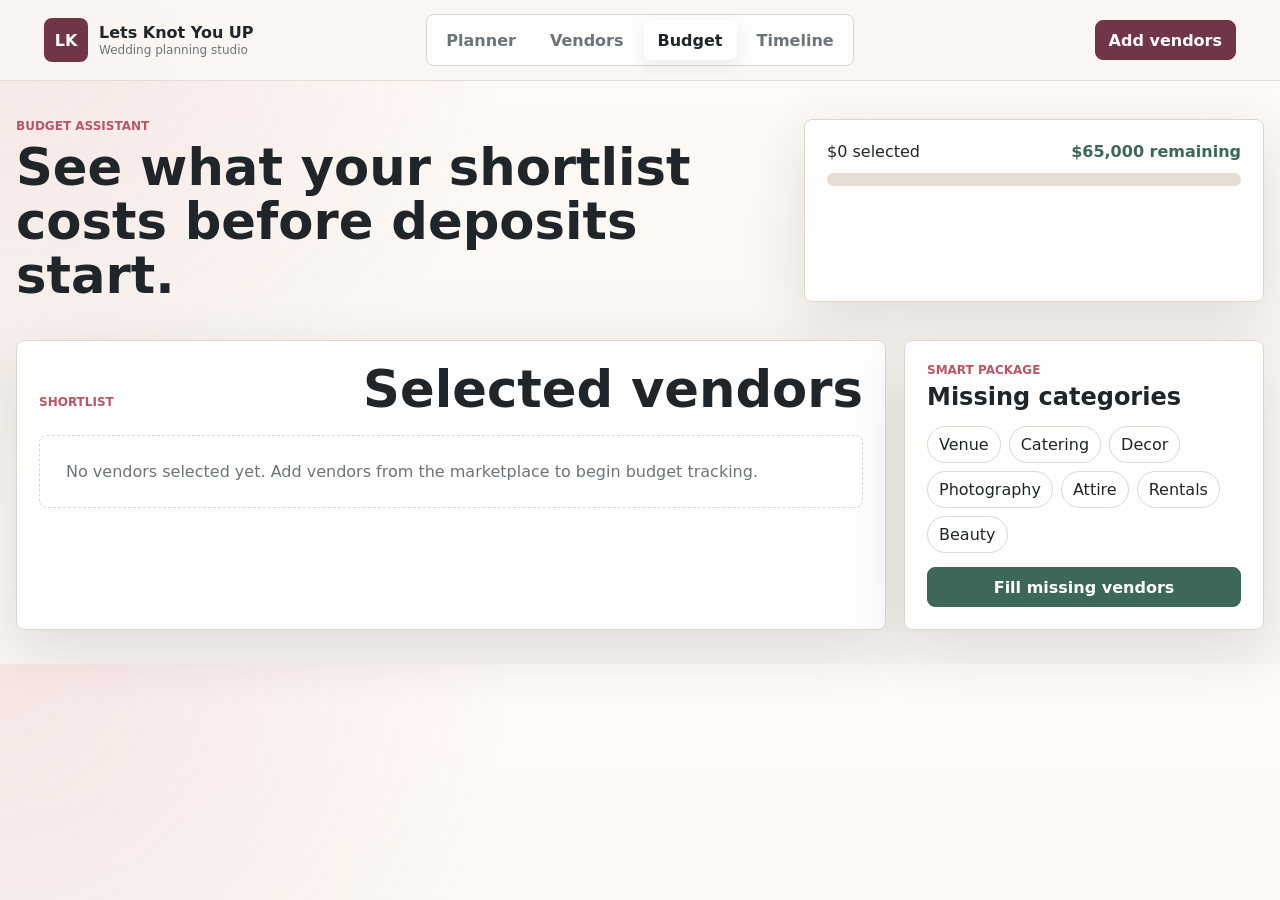
==== budget.html @ 34d9b548 "Initial wedding planning website" ====
<!doctype html>
<html lang="en">
  <head>
    <meta charset="utf-8">
    <meta name="viewport" content="width=device-width, initial-scale=1">
    <title>Budget | Lets Knot You UP</title>
    <link rel="stylesheet" href="styles.css">
  </head>
  <body data-page="budget">
    <header class="site-header">
      <a class="brand" href="index.html"><span class="brand-mark">LK</span><span><strong>Lets Knot You UP</strong><small>Wedding planning studio</small></span></a>
      <nav class="main-nav" aria-label="Primary">
        <a href="index.html">Planner</a>
        <a href="vendors.html">Vendors</a>
        <a class="active" href="budget.html">Budget</a>
        <a href="timeline.html">Timeline</a>
      </nav>
      <a class="nav-cta" href="vendors.html">Add vendors</a>
    </header>

    <main>
      <section class="budget-hero">
        <div>
          <p class="eyebrow">Budget assistant</p>
          <h1>See what your shortlist costs before deposits start.</h1>
        </div>
        <div class="budget-meter studio-panel">
          <div class="meter-copy"><span id="budgetUsed">$0 selected</span><strong id="budgetRemaining">$65,000 remaining</strong></div>
          <div class="meter"><span id="budgetBar"></span></div>
        </div>
      </section>

      <section class="budget-layout">
        <div class="studio-panel">
          <div class="panel-title">
            <p class="eyebrow">Shortlist</p>
            <h2>Selected vendors</h2>
          </div>
          <div class="budget-list" id="budgetList"></div>
        </div>
        <aside class="studio-panel">
          <p class="eyebrow">Smart package</p>
          <h2>Missing categories</h2>
          <div class="sidebar-list" id="missingCategories"></div>
          <button class="primary-button full-button" id="budgetPackageButton" type="button">Fill missing vendors</button>
        </aside>
      </section>
    </main>

    <script src="script.js"></script>
  </body>
</html>
---- styles.css ----
:root {
  --ink: #1f2528;
  --muted: #6c7479;
  --paper: #faf7f2;
  --surface: #ffffff;
  --soft: #f2ebe2;
  --line: #ded7ce;
  --rose: #b65768;
  --wine: #713548;
  --sage: #3d6758;
  --teal: #276f77;
  --gold: #b8883d;
  --blue: #365d86;
  --shadow: 0 20px 60px rgba(40, 33, 28, 0.13);
}

* {
  box-sizing: border-box;
}

body {
  margin: 0;
  background:
    radial-gradient(circle at top left, rgba(182, 87, 104, 0.12), transparent 32rem),
    linear-gradient(180deg, #fffaf6 0, var(--paper) 24rem);
  color: var(--ink);
  font-family: Inter, ui-sans-serif, system-ui, -apple-system, BlinkMacSystemFont, "Segoe UI", sans-serif;
}

button,
input,
select,
textarea {
  font: inherit;
}

button,
a {
  -webkit-tap-highlight-color: transparent;
}

button {
  cursor: pointer;
}

img {
  display: block;
  max-width: 100%;
}

.site-header {
  position: sticky;
  top: 0;
  z-index: 30;
  display: grid;
  grid-template-columns: minmax(210px, 1fr) auto minmax(140px, 1fr);
  align-items: center;
  gap: 18px;
  padding: 14px clamp(16px, 4vw, 44px);
  border-bottom: 1px solid rgba(222, 215, 206, 0.8);
  background: rgba(250, 247, 242, 0.9);
  backdrop-filter: blur(18px);
}

.brand {
  display: inline-flex;
  align-items: center;
  gap: 11px;
  width: fit-content;
  color: inherit;
  text-decoration: none;
}

.brand-mark {
  display: grid;
  width: 44px;
  height: 44px;
  place-items: center;
  border-radius: 8px;
  background: var(--wine);
  color: #fff;
  font-weight: 850;
}

.brand small {
  display: block;
  margin-top: 1px;
  color: var(--muted);
  font-size: 12px;
}

.main-nav {
  display: flex;
  gap: 6px;
  padding: 5px;
  border: 1px solid var(--line);
  border-radius: 8px;
  background: rgba(255, 255, 255, 0.72);
}

.main-nav a,
.nav-cta,
.primary-button,
.ghost-button,
.quick-prompts button,
.chip-button {
  display: inline-flex;
  align-items: center;
  justify-content: center;
  min-height: 40px;
  border-radius: 8px;
  border: 1px solid transparent;
  padding: 9px 13px;
  color: inherit;
  text-decoration: none;
  transition: transform 160ms ease, border-color 160ms ease, background 160ms ease;
}

.main-nav a {
  color: var(--muted);
  font-weight: 750;
}

.main-nav a.active,
.main-nav a:hover {
  background: var(--surface);
  color: var(--ink);
  box-shadow: 0 6px 18px rgba(40, 33, 28, 0.08);
}

.nav-cta {
  justify-self: end;
  border-color: var(--wine);
  background: var(--wine);
  color: white;
  font-weight: 800;
}

.primary-button {
  border-color: var(--sage);
  background: var(--sage);
  color: #fff;
  font-weight: 800;
}

.ghost-button,
.quick-prompts button,
.chip-button {
  border-color: var(--line);
  background: rgba(255, 255, 255, 0.86);
  color: var(--ink);
  font-weight: 750;
}

.nav-cta:hover,
.primary-button:hover,
.ghost-button:hover,
.quick-prompts button:hover,
.chip-button:hover {
  transform: translateY(-1px);
}

main {
  width: min(1440px, calc(100% - 32px));
  margin: 0 auto;
}

.eyebrow {
  margin: 0 0 8px;
  color: var(--rose);
  font-size: 12px;
  font-weight: 850;
  letter-spacing: 0;
  text-transform: uppercase;
}

h1,
h2,
h3,
p {
  overflow-wrap: anywhere;
}

h1,
h2,
h3 {
  margin: 0;
  line-height: 1.05;
}

.planner-hero {
  display: grid;
  grid-template-columns: minmax(320px, 0.9fr) minmax(360px, 1.1fr);
  gap: 22px;
  align-items: stretch;
  min-height: calc(100vh - 96px);
  padding: 28px 0 24px;
}

.hero-copy {
  display: flex;
  flex-direction: column;
  justify-content: center;
  gap: 22px;
  padding: clamp(24px, 5vw, 58px);
  border-radius: 8px;
  background: rgba(255, 255, 255, 0.76);
  border: 1px solid var(--line);
  box-shadow: var(--shadow);
}

.hero-copy h1 {
  max-width: 780px;
  font-size: clamp(42px, 6vw, 76px);
}

.hero-copy p:not(.eyebrow) {
  max-width: 680px;
  margin: 0;
  color: var(--muted);
  font-size: 18px;
  line-height: 1.55;
}

.hero-actions {
  display: flex;
  flex-wrap: wrap;
  gap: 10px;
}

.hero-media {
  position: relative;
  min-height: 560px;
  overflow: hidden;
  border-radius: 8px;
  border: 1px solid var(--line);
  box-shadow: var(--shadow);
  background: var(--ink);
}

.hero-media img {
  width: 100%;
  height: 100%;
  object-fit: cover;
}

.hero-stat,
.market-summary {
  display: grid;
  gap: 2px;
  border-radius: 8px;
  border: 1px solid rgba(255, 255, 255, 0.7);
  background: rgba(255, 255, 255, 0.9);
  box-shadow: var(--shadow);
}

.hero-stat {
  position: absolute;
  right: 18px;
  bottom: 18px;
  min-width: 150px;
  padding: 15px;
}

.hero-stat span,
.market-summary span,
.mini-stat span {
  color: var(--muted);
  font-size: 12px;
  font-weight: 850;
  text-transform: uppercase;
}

.hero-stat strong {
  color: var(--sage);
  font-size: 34px;
}

.planner-grid,
.budget-layout,
.vendor-page-grid {
  display: grid;
  grid-template-columns: minmax(320px, 0.8fr) minmax(0, 1.2fr);
  gap: 18px;
  padding: 18px 0 34px;
}

.studio-panel,
.filter-bar,
.vendor-card,
.recommendation-card,
.profile-card,
.timeline-card {
  border: 1px solid var(--line);
  border-radius: 8px;
  background: rgba(255, 255, 255, 0.9);
  box-shadow: var(--shadow);
}

.studio-panel {
  padding: 22px;
}

.panel-title,
.row-title,
.section-heading,
.market-header,
.budget-hero,
.timeline-hero {
  display: flex;
  align-items: end;
  justify-content: space-between;
  gap: 18px;
}

.panel-title,
.section-heading {
  margin-bottom: 18px;
}

.panel-title h2,
.section-heading h2,
.market-header h1,
.budget-hero h1,
.timeline-hero h1 {
  max-width: 820px;
  font-size: clamp(30px, 4vw, 52px);
}

.form-grid {
  display: grid;
  grid-template-columns: repeat(2, minmax(0, 1fr));
  gap: 12px;
}

label {
  display: grid;
  gap: 7px;
  color: var(--muted);
  font-size: 13px;
  font-weight: 800;
}

input,
select,
textarea {
  width: 100%;
  min-height: 44px;
  border: 1px solid var(--line);
  border-radius: 8px;
  background: #fff;
  color: var(--ink);
  padding: 10px 12px;
}

textarea {
  min-height: 168px;
  resize: vertical;
  line-height: 1.45;
}

.profile-panel {
  align-self: start;
}

.profile-panel .primary-button,
.full-button {
  width: 100%;
  margin-top: 14px;
}

.style-quiz,
.quick-prompts,
.sidebar-list,
.chip-row {
  display: flex;
  flex-wrap: wrap;
  gap: 8px;
}

.style-quiz {
  margin-top: 14px;
  padding-top: 14px;
  border-top: 1px solid var(--line);
}

.chip-button.active {
  border-color: var(--rose);
  background: #fff0f3;
  color: var(--wine);
}

.chat-panel {
  display: grid;
  grid-template-rows: auto minmax(280px, 1fr) auto auto;
  gap: 14px;
  min-height: 560px;
}

.pill {
  display: inline-flex;
  align-items: center;
  min-height: 30px;
  border-radius: 999px;
  padding: 6px 11px;
  background: #edf7f4;
  color: var(--sage);
  font-size: 12px;
  font-weight: 850;
}

.chat-log {
  display: flex;
  flex-direction: column;
  gap: 10px;
  overflow: auto;
  padding: 4px;
}

.message {
  max-width: 84%;
  border-radius: 8px;
  padding: 12px 13px;
  line-height: 1.48;
}

.message.user {
  align-self: flex-end;
  background: #e8f2f3;
}

.message.ai {
  align-self: flex-start;
  background: #f6efe6;
}

.chat-form {
  display: grid;
  grid-template-columns: 1fr auto;
  gap: 10px;
}

.page-section {
  padding: 22px 0 54px;
}

.recommendation-grid {
  display: grid;
  grid-template-columns: repeat(3, minmax(0, 1fr));
  gap: 16px;
}

.recommendation-card {
  overflow: hidden;
}

.recommendation-card img,
.vendor-card img {
  width: 100%;
  height: 220px;
  object-fit: cover;
}

.card-body {
  display: grid;
  gap: 11px;
  padding: 16px;
}

.card-kicker,
.price-line,
.profile-meta {
  display: flex;
  align-items: center;
  justify-content: space-between;
  gap: 10px;
}

.card-kicker span {
  color: var(--rose);
  font-size: 12px;
  font-weight: 850;
  text-transform: uppercase;
}

.match-score {
  color: var(--blue);
  font-weight: 850;
}

.card-body p,
.planner-sidebar p,
.timeline-card p,
.profile-copy {
  margin: 0;
  color: var(--muted);
  line-height: 1.5;
}

.market-header,
.budget-hero,
.timeline-hero {
  padding: 38px 0 20px;
}

.market-summary {
  min-width: 240px;
  padding: 16px;
}

.market-summary strong {
  color: var(--sage);
  font-size: 26px;
}

.filter-bar {
  display: grid;
  grid-template-columns: 180px 180px minmax(220px, 1fr) minmax(260px, 1.2fr);
  gap: 14px;
  align-items: end;
  padding: 16px;
}

.vendor-page-grid {
  grid-template-columns: minmax(0, 1fr) 320px;
}

.vendor-results {
  display: grid;
  grid-template-columns: repeat(3, minmax(0, 1fr));
  gap: 16px;
}

.vendor-card {
  overflow: hidden;
}

.vendor-card .primary-button,
.vendor-card .ghost-button {
  width: 100%;
}

.price-line strong {
  color: var(--sage);
}

.planner-sidebar {
  position: sticky;
  top: 92px;
  align-self: start;
}

.sidebar-list {
  margin-top: 16px;
}

.sidebar-list a,
.sidebar-list span {
  display: inline-flex;
  border: 1px solid var(--line);
  border-radius: 999px;
  background: #fff;
  padding: 8px 11px;
  color: var(--ink);
  text-decoration: none;
}

.profile-hero {
  display: grid;
  grid-template-columns: minmax(320px, 0.95fr) minmax(320px, 1.05fr);
  gap: 18px;
  padding: 32px 0 20px;
}

.profile-media {
  overflow: hidden;
  border-radius: 8px;
  border: 1px solid var(--line);
  box-shadow: var(--shadow);
}

.profile-media img {
  width: 100%;
  height: 100%;
  min-height: 520px;
  object-fit: cover;
}

.profile-card {
  display: grid;
  gap: 18px;
  padding: clamp(22px, 4vw, 42px);
}

.profile-card h1 {
  font-size: clamp(38px, 5vw, 68px);
}

.profile-actions {
  display: flex;
  flex-wrap: wrap;
  gap: 10px;
}

.stat-grid {
  display: grid;
  grid-template-columns: repeat(2, minmax(0, 1fr));
  gap: 10px;
}

.mini-stat {
  border: 1px solid var(--line);
  border-radius: 8px;
  padding: 13px;
  background: #fff;
}

.mini-stat strong {
  display: block;
  margin-top: 4px;
}

.profile-sections {
  display: grid;
  grid-template-columns: minmax(0, 1fr) minmax(320px, 460px);
  gap: 18px;
  padding-bottom: 48px;
}

.gallery {
  display: grid;
  grid-template-columns: repeat(3, 1fr);
  gap: 10px;
}

.gallery img {
  width: 100%;
  aspect-ratio: 1;
  border-radius: 8px;
  object-fit: cover;
}

.budget-hero {
  align-items: stretch;
}

.budget-meter {
  min-width: min(100%, 460px);
}

.meter-copy {
  display: flex;
  justify-content: space-between;
  gap: 12px;
  margin-bottom: 12px;
}

.meter {
  height: 13px;
  overflow: hidden;
  border-radius: 999px;
  background: #e6ded4;
}

.meter span {
  display: block;
  width: 0;
  height: 100%;
  background: linear-gradient(90deg, var(--sage), var(--gold), var(--rose));
}

.budget-layout {
  grid-template-columns: minmax(0, 1fr) 360px;
}

.budget-list {
  display: grid;
  gap: 12px;
}

.budget-row {
  display: grid;
  grid-template-columns: 72px minmax(0, 1fr) auto;
  gap: 14px;
  align-items: center;
  padding: 12px;
  border: 1px solid var(--line);
  border-radius: 8px;
  background: #fff;
}

.budget-row img {
  width: 72px;
  height: 72px;
  border-radius: 8px;
  object-fit: cover;
}

.timeline-board {
  display: grid;
  grid-template-columns: repeat(4, minmax(0, 1fr));
  gap: 14px;
  padding: 8px 0 54px;
}

.timeline-card {
  display: grid;
  gap: 12px;
  min-height: 190px;
  padding: 18px;
}

.timeline-card.done {
  border-color: rgba(61, 103, 88, 0.45);
  background: #f2f8f4;
}

.empty-state {
  padding: 26px;
  border: 1px dashed var(--line);
  border-radius: 8px;
  background: rgba(255, 255, 255, 0.72);
  color: var(--muted);
}

@media (max-width: 1180px) {
  .planner-hero,
  .planner-grid,
  .vendor-page-grid,
  .profile-hero,
  .profile-sections,
  .budget-layout,
  .budget-hero {
    grid-template-columns: 1fr;
  }

  .vendor-results,
  .recommendation-grid,
  .timeline-board {
    grid-template-columns: repeat(2, minmax(0, 1fr));
  }

  .planner-sidebar {
    position: static;
  }
}

@media (max-width: 820px) {
  .site-header {
    position: static;
    grid-template-columns: 1fr;
  }

  .main-nav {
    justify-content: space-between;
    overflow: auto;
  }

  .nav-cta {
    justify-self: stretch;
  }

  .planner-hero {
    min-height: auto;
  }

  .hero-media {
    min-height: 360px;
  }

  .filter-bar,
  .vendor-results,
  .recommendation-grid,
  .timeline-board,
  .form-grid,
  .stat-grid,
  .gallery {
    grid-template-columns: 1fr;
  }

  .chat-form,
  .budget-row {
    grid-template-columns: 1fr;
  }

  .budget-row img {
    width: 100%;
    height: 180px;
  }
}

@media (max-width: 520px) {
  main {
    width: min(100% - 20px, 1440px);
  }

  .hero-copy,
  .studio-panel,
  .profile-card {
    padding: 16px;
  }

  .hero-copy h1,
  .profile-card h1 {
    font-size: 38px;
  }

  .panel-title,
  .row-title,
  .section-heading,
  .market-header,
  .budget-hero {
    align-items: stretch;
    flex-direction: column;
  }
}
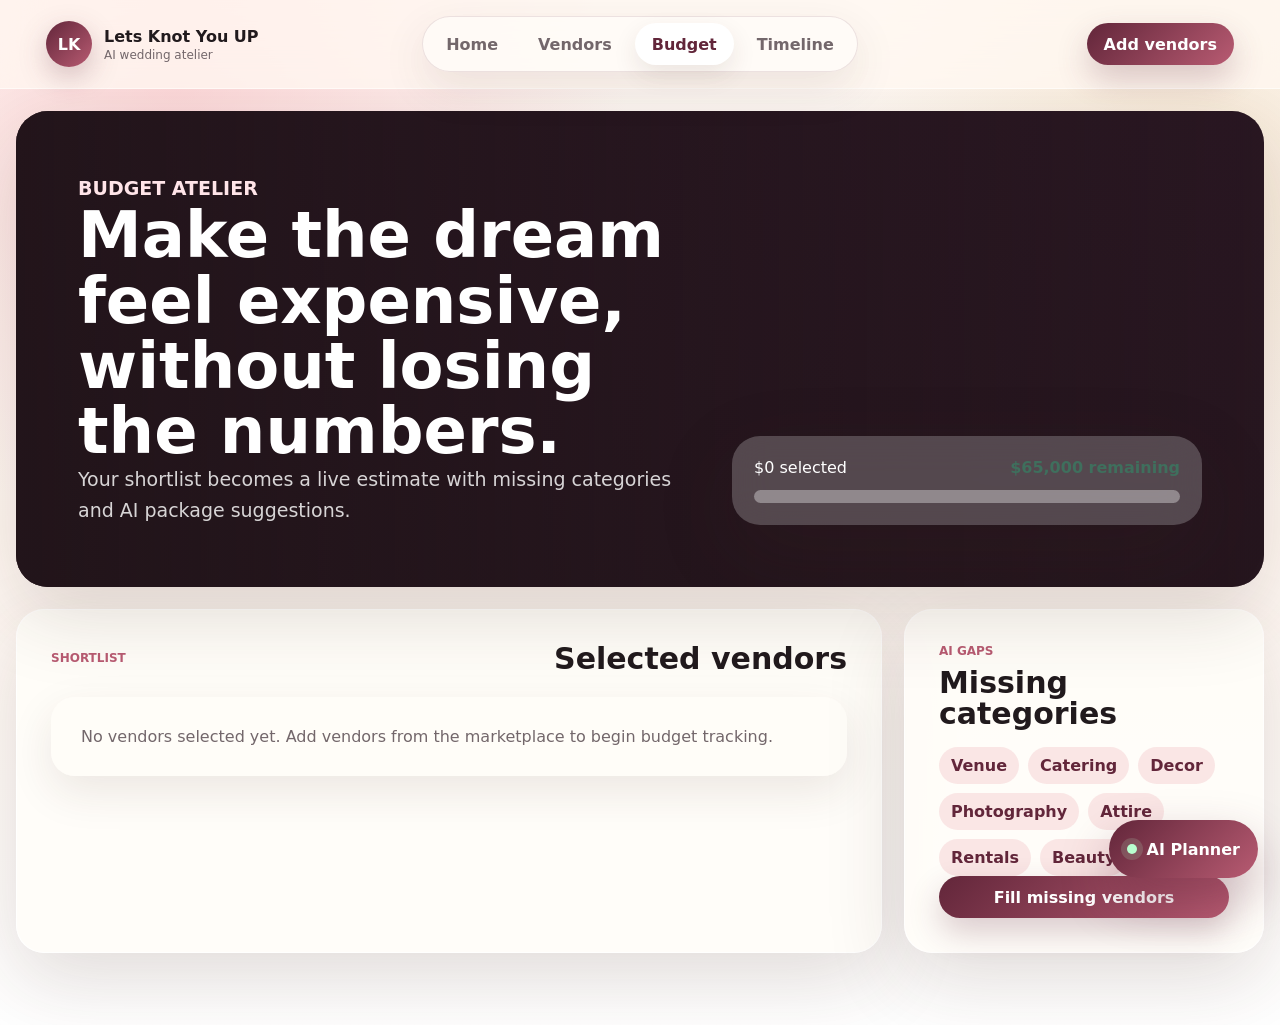
==== commit 66680a49: "Redesign wedding planner portfolio UI" ====
--- a/budget.html
+++ b/budget.html
@@ -8,9 +8,9 @@
   </head>
   <body data-page="budget">
     <header class="site-header">
-      <a class="brand" href="index.html"><span class="brand-mark">LK</span><span><strong>Lets Knot You UP</strong><small>Wedding planning studio</small></span></a>
+      <a class="brand" href="index.html"><span class="brand-mark">LK</span><span><strong>Lets Knot You UP</strong><small>AI wedding atelier</small></span></a>
       <nav class="main-nav" aria-label="Primary">
-        <a href="index.html">Planner</a>
+        <a href="index.html">Home</a>
         <a href="vendors.html">Vendors</a>
         <a class="active" href="budget.html">Budget</a>
         <a href="timeline.html">Timeline</a>
@@ -19,27 +19,28 @@
     </header>
 
     <main>
-      <section class="budget-hero">
+      <section class="page-hero budget-hero">
         <div>
-          <p class="eyebrow">Budget assistant</p>
-          <h1>See what your shortlist costs before deposits start.</h1>
+          <p class="eyebrow light">Budget atelier</p>
+          <h1>Make the dream feel expensive, without losing the numbers.</h1>
+          <p>Your shortlist becomes a live estimate with missing categories and AI package suggestions.</p>
         </div>
-        <div class="budget-meter studio-panel">
+        <div class="budget-meter">
           <div class="meter-copy"><span id="budgetUsed">$0 selected</span><strong id="budgetRemaining">$65,000 remaining</strong></div>
           <div class="meter"><span id="budgetBar"></span></div>
         </div>
       </section>
 
       <section class="budget-layout">
-        <div class="studio-panel">
-          <div class="panel-title">
+        <div class="content-card">
+          <div class="section-kicker compact">
             <p class="eyebrow">Shortlist</p>
             <h2>Selected vendors</h2>
           </div>
           <div class="budget-list" id="budgetList"></div>
         </div>
-        <aside class="studio-panel">
-          <p class="eyebrow">Smart package</p>
+        <aside class="sidebar-card">
+          <p class="eyebrow">AI gaps</p>
           <h2>Missing categories</h2>
           <div class="sidebar-list" id="missingCategories"></div>
           <button class="primary-button full-button" id="budgetPackageButton" type="button">Fill missing vendors</button>
@@ -47,6 +48,7 @@
       </section>
     </main>
 
+    <div id="aiChatMount"></div>
     <script src="script.js"></script>
   </body>
 </html>
--- a/styles.css
+++ b/styles.css
@@ -1,29 +1,36 @@
 :root {
-  --ink: #1f2528;
-  --muted: #6c7479;
-  --paper: #faf7f2;
-  --surface: #ffffff;
-  --soft: #f2ebe2;
-  --line: #ded7ce;
-  --rose: #b65768;
-  --wine: #713548;
-  --sage: #3d6758;
-  --teal: #276f77;
-  --gold: #b8883d;
-  --blue: #365d86;
-  --shadow: 0 20px 60px rgba(40, 33, 28, 0.13);
+  --ink: #211a1d;
+  --muted: #73676b;
+  --paper: #fff7f1;
+  --surface: #fffdf9;
+  --blush: #f8dfdf;
+  --rose: #b85b72;
+  --wine: #62263a;
+  --plum: #2b1724;
+  --sage: #3f6f5d;
+  --champagne: #d4a65a;
+  --blue: #3c5f82;
+  --line: rgba(98, 38, 58, 0.16);
+  --shadow: 0 26px 80px rgba(65, 35, 30, 0.16);
+  --soft-shadow: 0 16px 44px rgba(65, 35, 30, 0.1);
 }
 
 * {
   box-sizing: border-box;
 }
 
+html {
+  scroll-behavior: smooth;
+}
+
 body {
   margin: 0;
+  min-height: 100vh;
+  color: var(--ink);
   background:
-    radial-gradient(circle at top left, rgba(182, 87, 104, 0.12), transparent 32rem),
-    linear-gradient(180deg, #fffaf6 0, var(--paper) 24rem);
-  color: var(--ink);
+    radial-gradient(circle at 14% 8%, rgba(248, 184, 190, 0.52), transparent 28rem),
+    radial-gradient(circle at 92% 16%, rgba(212, 166, 90, 0.2), transparent 22rem),
+    linear-gradient(180deg, #fffaf6 0%, var(--paper) 52%, #fff 100%);
   font-family: Inter, ui-sans-serif, system-ui, -apple-system, BlinkMacSystemFont, "Segoe UI", sans-serif;
 }
 
@@ -34,13 +41,12 @@
   font: inherit;
 }
 
-button,
-a {
-  -webkit-tap-highlight-color: transparent;
-}
-
 button {
   cursor: pointer;
+}
+
+a {
+  color: inherit;
 }
 
 img {
@@ -51,40 +57,40 @@
 .site-header {
   position: sticky;
   top: 0;
-  z-index: 30;
-  display: grid;
-  grid-template-columns: minmax(210px, 1fr) auto minmax(140px, 1fr);
+  z-index: 50;
+  display: grid;
+  grid-template-columns: minmax(210px, 1fr) auto minmax(150px, 1fr);
   align-items: center;
   gap: 18px;
-  padding: 14px clamp(16px, 4vw, 44px);
-  border-bottom: 1px solid rgba(222, 215, 206, 0.8);
-  background: rgba(250, 247, 242, 0.9);
-  backdrop-filter: blur(18px);
+  padding: 16px clamp(16px, 4vw, 46px);
+  border-bottom: 1px solid rgba(255, 255, 255, 0.58);
+  background: rgba(255, 247, 241, 0.76);
+  backdrop-filter: blur(22px);
 }
 
 .brand {
   display: inline-flex;
   align-items: center;
-  gap: 11px;
+  gap: 12px;
   width: fit-content;
-  color: inherit;
   text-decoration: none;
 }
 
 .brand-mark {
   display: grid;
-  width: 44px;
-  height: 44px;
+  width: 46px;
+  height: 46px;
   place-items: center;
-  border-radius: 8px;
-  background: var(--wine);
-  color: #fff;
-  font-weight: 850;
+  border-radius: 50%;
+  color: white;
+  background: linear-gradient(135deg, var(--wine), var(--rose));
+  box-shadow: 0 10px 28px rgba(98, 38, 58, 0.26);
+  font-weight: 900;
 }
 
 .brand small {
   display: block;
-  margin-top: 1px;
+  margin-top: 2px;
   color: var(--muted);
   font-size: 12px;
 }
@@ -92,86 +98,91 @@
 .main-nav {
   display: flex;
   gap: 6px;
-  padding: 5px;
-  border: 1px solid var(--line);
-  border-radius: 8px;
-  background: rgba(255, 255, 255, 0.72);
+  padding: 6px;
+  border: 1px solid rgba(98, 38, 58, 0.12);
+  border-radius: 999px;
+  background: rgba(255, 253, 249, 0.72);
+  box-shadow: var(--soft-shadow);
 }
 
 .main-nav a,
 .nav-cta,
 .primary-button,
+.glass-button,
 .ghost-button,
+.chip-button,
 .quick-prompts button,
-.chip-button {
+.chat-launcher {
   display: inline-flex;
   align-items: center;
   justify-content: center;
-  min-height: 40px;
-  border-radius: 8px;
-  border: 1px solid transparent;
-  padding: 9px 13px;
-  color: inherit;
+  min-height: 42px;
+  border: 0;
+  border-radius: 999px;
+  padding: 10px 17px;
   text-decoration: none;
-  transition: transform 160ms ease, border-color 160ms ease, background 160ms ease;
+  font-weight: 850;
+  transition: transform 180ms ease, box-shadow 180ms ease, background 180ms ease;
 }
 
 .main-nav a {
   color: var(--muted);
-  font-weight: 750;
 }
 
 .main-nav a.active,
 .main-nav a:hover {
-  background: var(--surface);
-  color: var(--ink);
-  box-shadow: 0 6px 18px rgba(40, 33, 28, 0.08);
+  color: var(--wine);
+  background: white;
+  box-shadow: 0 10px 24px rgba(65, 35, 30, 0.1);
+}
+
+.nav-cta,
+.primary-button {
+  color: white;
+  background: linear-gradient(135deg, var(--wine), var(--rose));
+  box-shadow: 0 14px 32px rgba(98, 38, 58, 0.24);
 }
 
 .nav-cta {
   justify-self: end;
-  border-color: var(--wine);
-  background: var(--wine);
-  color: white;
-  font-weight: 800;
-}
-
-.primary-button {
-  border-color: var(--sage);
-  background: var(--sage);
-  color: #fff;
-  font-weight: 800;
-}
-
+}
+
+.glass-button,
 .ghost-button,
-.quick-prompts button,
-.chip-button {
-  border-color: var(--line);
-  background: rgba(255, 255, 255, 0.86);
-  color: var(--ink);
-  font-weight: 750;
-}
-
+.chip-button,
+.quick-prompts button {
+  color: var(--wine);
+  background: rgba(255, 255, 255, 0.78);
+  border: 1px solid rgba(255, 255, 255, 0.54);
+  box-shadow: 0 12px 28px rgba(65, 35, 30, 0.1);
+}
+
+.primary-button:hover,
 .nav-cta:hover,
-.primary-button:hover,
+.glass-button:hover,
 .ghost-button:hover,
+.chip-button:hover,
 .quick-prompts button:hover,
-.chip-button:hover {
-  transform: translateY(-1px);
+.chat-launcher:hover {
+  transform: translateY(-2px);
 }
 
 main {
-  width: min(1440px, calc(100% - 32px));
+  width: min(1460px, calc(100% - 32px));
   margin: 0 auto;
 }
 
 .eyebrow {
-  margin: 0 0 8px;
+  margin: 0 0 10px;
   color: var(--rose);
   font-size: 12px;
-  font-weight: 850;
+  font-weight: 900;
   letter-spacing: 0;
   text-transform: uppercase;
+}
+
+.eyebrow.light {
+  color: #ffe4e8;
 }
 
 h1,
@@ -185,562 +196,751 @@
 h2,
 h3 {
   margin: 0;
-  line-height: 1.05;
-}
-
-.planner-hero {
-  display: grid;
-  grid-template-columns: minmax(320px, 0.9fr) minmax(360px, 1.1fr);
-  gap: 22px;
-  align-items: stretch;
-  min-height: calc(100vh - 96px);
-  padding: 28px 0 24px;
-}
-
-.hero-copy {
+  line-height: 1.02;
+  letter-spacing: 0;
+}
+
+.showcase-hero {
+  position: relative;
+  min-height: calc(100vh - 86px);
+  overflow: hidden;
+  border-radius: 0 0 28px 28px;
+  isolation: isolate;
+}
+
+.hero-bg {
+  position: absolute;
+  inset: 0;
+  z-index: -2;
+}
+
+.hero-bg img {
+  width: 100%;
+  height: 100%;
+  object-fit: cover;
+}
+
+.showcase-hero::after,
+.page-hero::after {
+  content: "";
+  position: absolute;
+  inset: 0;
+  z-index: -1;
+  background:
+    linear-gradient(90deg, rgba(33, 20, 25, 0.82), rgba(33, 20, 25, 0.42) 48%, rgba(33, 20, 25, 0.1)),
+    linear-gradient(180deg, rgba(33, 20, 25, 0.18), rgba(33, 20, 25, 0.54));
+}
+
+.hero-content {
   display: flex;
+  min-height: calc(100vh - 86px);
   flex-direction: column;
   justify-content: center;
-  gap: 22px;
-  padding: clamp(24px, 5vw, 58px);
-  border-radius: 8px;
-  background: rgba(255, 255, 255, 0.76);
-  border: 1px solid var(--line);
-  box-shadow: var(--shadow);
-}
-
-.hero-copy h1 {
-  max-width: 780px;
-  font-size: clamp(42px, 6vw, 76px);
-}
-
-.hero-copy p:not(.eyebrow) {
-  max-width: 680px;
+  gap: 24px;
+  max-width: 880px;
+  padding: clamp(42px, 8vw, 110px);
+  color: white;
+}
+
+.hero-content h1 {
+  font-size: clamp(46px, 7vw, 96px);
+}
+
+.hero-content p:not(.eyebrow),
+.page-hero p {
+  max-width: 660px;
   margin: 0;
-  color: var(--muted);
-  font-size: 18px;
-  line-height: 1.55;
+  color: rgba(255, 255, 255, 0.82);
+  font-size: 19px;
+  line-height: 1.6;
 }
 
 .hero-actions {
   display: flex;
   flex-wrap: wrap;
-  gap: 10px;
-}
-
-.hero-media {
-  position: relative;
-  min-height: 560px;
+  gap: 12px;
+}
+
+.hero-floating-card {
+  position: absolute;
+  right: clamp(18px, 5vw, 72px);
+  bottom: clamp(18px, 5vw, 58px);
+  width: min(320px, calc(100% - 36px));
+  padding: 22px;
+  border: 1px solid rgba(255, 255, 255, 0.42);
+  border-radius: 24px;
+  color: white;
+  background: rgba(255, 255, 255, 0.16);
+  backdrop-filter: blur(18px);
+  box-shadow: var(--shadow);
+}
+
+.hero-floating-card span {
+  font-size: 12px;
+  font-weight: 900;
+  text-transform: uppercase;
+}
+
+.hero-floating-card strong {
+  display: block;
+  margin: 4px 0;
+  font-size: 52px;
+}
+
+.hero-floating-card p {
+  margin: 0;
+  color: rgba(255, 255, 255, 0.78);
+  line-height: 1.45;
+}
+
+.portfolio-strip {
+  display: grid;
+  grid-template-columns: repeat(3, minmax(0, 1fr));
+  gap: 1px;
   overflow: hidden;
-  border-radius: 8px;
-  border: 1px solid var(--line);
+  margin: -34px auto 64px;
+  border-radius: 26px;
+  background: var(--line);
   box-shadow: var(--shadow);
-  background: var(--ink);
-}
-
-.hero-media img {
-  width: 100%;
-  height: 100%;
-  object-fit: cover;
-}
-
-.hero-stat,
-.market-summary {
-  display: grid;
-  gap: 2px;
-  border-radius: 8px;
-  border: 1px solid rgba(255, 255, 255, 0.7);
-  background: rgba(255, 255, 255, 0.9);
-  box-shadow: var(--shadow);
-}
-
-.hero-stat {
-  position: absolute;
-  right: 18px;
-  bottom: 18px;
-  min-width: 150px;
-  padding: 15px;
-}
-
-.hero-stat span,
-.market-summary span,
-.mini-stat span {
+}
+
+.portfolio-strip article {
+  min-height: 210px;
+  padding: 30px;
+  background: rgba(255, 253, 249, 0.94);
+}
+
+.portfolio-strip span {
+  color: var(--champagne);
+  font-size: 13px;
+  font-weight: 900;
+}
+
+.portfolio-strip h2 {
+  margin-top: 22px;
+  font-size: 30px;
+}
+
+.portfolio-strip p,
+.card-body p,
+.profile-copy,
+.timeline-card p,
+.sidebar-card p:not(.eyebrow) {
   color: var(--muted);
-  font-size: 12px;
-  font-weight: 850;
-  text-transform: uppercase;
-}
-
-.hero-stat strong {
-  color: var(--sage);
-  font-size: 34px;
-}
-
-.planner-grid,
-.budget-layout,
-.vendor-page-grid {
-  display: grid;
-  grid-template-columns: minmax(320px, 0.8fr) minmax(0, 1.2fr);
-  gap: 18px;
-  padding: 18px 0 34px;
-}
-
-.studio-panel,
-.filter-bar,
-.vendor-card,
-.recommendation-card,
-.profile-card,
-.timeline-card {
-  border: 1px solid var(--line);
-  border-radius: 8px;
-  background: rgba(255, 255, 255, 0.9);
-  box-shadow: var(--shadow);
-}
-
-.studio-panel {
-  padding: 22px;
-}
-
-.panel-title,
-.row-title,
-.section-heading,
-.market-header,
-.budget-hero,
-.timeline-hero {
+  line-height: 1.55;
+}
+
+.planner-studio,
+.page-section {
+  padding: 34px 0 76px;
+}
+
+.section-kicker {
   display: flex;
   align-items: end;
   justify-content: space-between;
-  gap: 18px;
-}
-
-.panel-title,
-.section-heading {
-  margin-bottom: 18px;
-}
-
-.panel-title h2,
-.section-heading h2,
-.market-header h1,
-.budget-hero h1,
-.timeline-hero h1 {
-  max-width: 820px;
-  font-size: clamp(30px, 4vw, 52px);
+  gap: 20px;
+  margin-bottom: 22px;
+}
+
+.section-kicker h2,
+.page-hero h1 {
+  max-width: 860px;
+  font-size: clamp(36px, 5vw, 68px);
+}
+
+.studio-layout {
+  display: grid;
+  grid-template-columns: minmax(320px, 0.88fr) minmax(420px, 1.12fr);
+  gap: 22px;
+  align-items: stretch;
+}
+
+.profile-card,
+.content-card,
+.sidebar-card,
+.vendor-card,
+.recommendation-card,
+.timeline-card {
+  border: 1px solid rgba(255, 255, 255, 0.74);
+  border-radius: 28px;
+  background: rgba(255, 253, 249, 0.9);
+  box-shadow: var(--shadow);
+}
+
+.profile-card,
+.content-card,
+.sidebar-card {
+  padding: clamp(20px, 3vw, 34px);
+}
+
+.profile-card {
+  display: grid;
+  gap: 20px;
+}
+
+.profile-card h3,
+.sidebar-card h2,
+.content-card h2 {
+  font-size: 30px;
 }
 
 .form-grid {
   display: grid;
   grid-template-columns: repeat(2, minmax(0, 1fr));
-  gap: 12px;
+  gap: 13px;
+}
+
+.wide-field {
+  grid-column: 1 / -1;
 }
 
 label {
   display: grid;
-  gap: 7px;
+  gap: 8px;
   color: var(--muted);
   font-size: 13px;
-  font-weight: 800;
+  font-weight: 850;
 }
 
 input,
 select,
 textarea {
   width: 100%;
-  min-height: 44px;
+  min-height: 48px;
   border: 1px solid var(--line);
-  border-radius: 8px;
-  background: #fff;
+  border-radius: 16px;
+  background: rgba(255, 255, 255, 0.82);
   color: var(--ink);
-  padding: 10px 12px;
+  padding: 12px 14px;
+  outline: none;
+}
+
+input:focus,
+select:focus,
+textarea:focus {
+  border-color: rgba(184, 91, 114, 0.58);
+  box-shadow: 0 0 0 4px rgba(184, 91, 114, 0.1);
 }
 
 textarea {
-  min-height: 168px;
+  min-height: 190px;
   resize: vertical;
-  line-height: 1.45;
-}
-
-.profile-panel {
-  align-self: start;
-}
-
-.profile-panel .primary-button,
+  line-height: 1.5;
+}
+
 .full-button {
   width: 100%;
-  margin-top: 14px;
 }
 
 .style-quiz,
-.quick-prompts,
+.chip-row,
 .sidebar-list,
-.chip-row {
+.quick-prompts {
   display: flex;
   flex-wrap: wrap;
-  gap: 8px;
-}
-
-.style-quiz {
-  margin-top: 14px;
-  padding-top: 14px;
-  border-top: 1px solid var(--line);
+  gap: 9px;
 }
 
 .chip-button.active {
-  border-color: var(--rose);
-  background: #fff0f3;
-  color: var(--wine);
-}
-
-.chat-panel {
-  display: grid;
-  grid-template-rows: auto minmax(280px, 1fr) auto auto;
+  color: white;
+  background: linear-gradient(135deg, var(--wine), var(--rose));
+}
+
+.moodboard {
+  display: grid;
+  grid-template-columns: 1.2fr 0.8fr;
+  grid-template-rows: 1fr 1fr;
   gap: 14px;
-  min-height: 560px;
+}
+
+.moodboard img {
+  width: 100%;
+  height: 100%;
+  min-height: 220px;
+  border-radius: 28px;
+  object-fit: cover;
+  box-shadow: var(--shadow);
+}
+
+.mood-main {
+  grid-row: 1 / -1;
+}
+
+.recommendation-grid {
+  display: grid;
+  grid-template-columns: repeat(3, minmax(0, 1fr));
+  gap: 18px;
+}
+
+.recommendation-card,
+.vendor-card {
+  overflow: hidden;
+}
+
+.recommendation-card img,
+.vendor-card img {
+  width: 100%;
+  height: 255px;
+  object-fit: cover;
+}
+
+.card-body {
+  display: grid;
+  gap: 13px;
+  padding: 19px;
+}
+
+.card-kicker,
+.price-line,
+.profile-meta,
+.meter-copy {
+  display: flex;
+  align-items: center;
+  justify-content: space-between;
+  gap: 12px;
+}
+
+.card-kicker span {
+  color: var(--rose);
+  font-size: 12px;
+  font-weight: 900;
+  text-transform: uppercase;
+}
+
+.match-score,
+.price-line strong {
+  color: var(--sage);
+  font-weight: 900;
 }
 
 .pill {
   display: inline-flex;
   align-items: center;
-  min-height: 30px;
+  min-height: 31px;
   border-radius: 999px;
-  padding: 6px 11px;
-  background: #edf7f4;
-  color: var(--sage);
+  padding: 7px 11px;
+  color: var(--wine);
+  background: rgba(248, 223, 223, 0.76);
   font-size: 12px;
   font-weight: 850;
+}
+
+.page-hero {
+  position: relative;
+  isolation: isolate;
+  display: flex;
+  align-items: end;
+  justify-content: space-between;
+  gap: 22px;
+  min-height: 390px;
+  overflow: hidden;
+  margin-top: 22px;
+  padding: clamp(28px, 5vw, 62px);
+  border-radius: 32px;
+  color: white;
+  background: var(--plum);
+  box-shadow: var(--shadow);
+}
+
+.vendors-hero {
+  background-image: url("https://images.unsplash.com/photo-1520854221256-17451cc331bf?auto=format&fit=crop&w=1800&q=85");
+  background-size: cover;
+  background-position: center;
+}
+
+.budget-hero {
+  background-image: url("https://images.unsplash.com/photo-1511285560929-80b456fea0bc?auto=format&fit=crop&w=1800&q=85");
+  background-size: cover;
+  background-position: center;
+}
+
+.timeline-hero {
+  background-image: url("https://images.unsplash.com/photo-1511795409834-ef04bbd61622?auto=format&fit=crop&w=1800&q=85");
+  background-size: cover;
+  background-position: center;
+}
+
+.filter-bar {
+  display: grid;
+  grid-template-columns: 180px 180px minmax(220px, 1fr) minmax(260px, 1.1fr);
+  gap: 14px;
+  align-items: end;
+  margin: 22px 0;
+  padding: 18px;
+  border: 1px solid rgba(255, 255, 255, 0.72);
+  border-radius: 26px;
+  background: rgba(255, 253, 249, 0.88);
+  box-shadow: var(--soft-shadow);
+}
+
+.vendor-page-grid {
+  display: grid;
+  grid-template-columns: minmax(0, 1fr) 330px;
+  gap: 22px;
+  align-items: start;
+  padding-bottom: 70px;
+}
+
+.vendor-results {
+  display: grid;
+  grid-template-columns: repeat(3, minmax(0, 1fr));
+  gap: 18px;
+}
+
+.atelier-sidebar {
+  position: sticky;
+  top: 98px;
+  display: grid;
+  gap: 16px;
+}
+
+#marketSummary,
+.sidebar-card {
+  border: 1px solid rgba(255, 255, 255, 0.72);
+  border-radius: 28px;
+  background: rgba(255, 253, 249, 0.9);
+  box-shadow: var(--shadow);
+}
+
+#marketSummary {
+  padding: 22px;
+}
+
+#marketSummary span {
+  display: block;
+  color: var(--muted);
+  font-size: 13px;
+  font-weight: 850;
+}
+
+#marketSummary strong {
+  display: block;
+  color: var(--wine);
+  font-size: 42px;
+}
+
+.sidebar-list {
+  margin-top: 18px;
+}
+
+.sidebar-list a,
+.sidebar-list span {
+  display: inline-flex;
+  border-radius: 999px;
+  padding: 9px 12px;
+  color: var(--wine);
+  background: rgba(248, 223, 223, 0.74);
+  text-decoration: none;
+  font-weight: 800;
+}
+
+.profile-hero {
+  display: grid;
+  grid-template-columns: minmax(320px, 0.95fr) minmax(340px, 1.05fr);
+  gap: 22px;
+  padding: 32px 0 22px;
+}
+
+.profile-media {
+  overflow: hidden;
+  border-radius: 32px;
+  box-shadow: var(--shadow);
+}
+
+.profile-media img {
+  width: 100%;
+  height: 100%;
+  min-height: 580px;
+  object-fit: cover;
+}
+
+.profile-detail-card {
+  display: grid;
+  gap: 20px;
+  padding: clamp(24px, 4vw, 48px);
+  border-radius: 32px;
+  background: rgba(255, 253, 249, 0.92);
+  box-shadow: var(--shadow);
+}
+
+.profile-detail-card h1 {
+  font-size: clamp(42px, 6vw, 82px);
+}
+
+.stat-grid {
+  display: grid;
+  grid-template-columns: repeat(2, minmax(0, 1fr));
+  gap: 12px;
+}
+
+.mini-stat {
+  padding: 15px;
+  border: 1px solid var(--line);
+  border-radius: 20px;
+  background: white;
+}
+
+.mini-stat span {
+  color: var(--muted);
+  font-size: 12px;
+  font-weight: 900;
+  text-transform: uppercase;
+}
+
+.mini-stat strong {
+  display: block;
+  margin-top: 5px;
+}
+
+.profile-actions {
+  display: flex;
+  flex-wrap: wrap;
+  gap: 10px;
+}
+
+.profile-sections {
+  display: grid;
+  grid-template-columns: minmax(0, 1fr) minmax(320px, 460px);
+  gap: 22px;
+  padding-bottom: 62px;
+}
+
+.gallery {
+  display: grid;
+  grid-template-columns: repeat(3, 1fr);
+  gap: 12px;
+}
+
+.gallery img {
+  width: 100%;
+  aspect-ratio: 1;
+  border-radius: 22px;
+  object-fit: cover;
+}
+
+.budget-meter {
+  min-width: min(100%, 470px);
+  padding: 22px;
+  border-radius: 28px;
+  background: rgba(255, 255, 255, 0.22);
+  backdrop-filter: blur(18px);
+  box-shadow: var(--shadow);
+}
+
+.meter-copy {
+  margin-bottom: 13px;
+  color: white;
+}
+
+.meter {
+  height: 13px;
+  overflow: hidden;
+  border-radius: 999px;
+  background: rgba(255, 255, 255, 0.35);
+}
+
+.meter span {
+  display: block;
+  width: 0;
+  height: 100%;
+  background: linear-gradient(90deg, #ffffff, var(--champagne), var(--rose));
+}
+
+.budget-layout {
+  display: grid;
+  grid-template-columns: minmax(0, 1fr) 360px;
+  gap: 22px;
+  padding: 22px 0 72px;
+}
+
+.budget-list {
+  display: grid;
+  gap: 14px;
+}
+
+.budget-row {
+  display: grid;
+  grid-template-columns: 88px minmax(0, 1fr) auto;
+  gap: 16px;
+  align-items: center;
+  padding: 14px;
+  border-radius: 24px;
+  background: white;
+  box-shadow: var(--soft-shadow);
+}
+
+.budget-row img {
+  width: 88px;
+  height: 88px;
+  border-radius: 20px;
+  object-fit: cover;
+}
+
+.timeline-board {
+  display: grid;
+  grid-template-columns: repeat(4, minmax(0, 1fr));
+  gap: 16px;
+  padding: 26px 0 76px;
+}
+
+.timeline-card {
+  display: grid;
+  gap: 13px;
+  min-height: 210px;
+  padding: 22px;
+}
+
+.timeline-card.done {
+  background: linear-gradient(180deg, rgba(255, 253, 249, 0.96), rgba(240, 249, 244, 0.96));
+  border-color: rgba(63, 111, 93, 0.24);
+}
+
+.empty-state {
+  padding: 30px;
+  border-radius: 24px;
+  color: var(--muted);
+  background: rgba(255, 253, 249, 0.86);
+  box-shadow: var(--soft-shadow);
+}
+
+.chat-launcher {
+  position: fixed;
+  right: 22px;
+  bottom: 22px;
+  z-index: 80;
+  gap: 10px;
+  min-height: 58px;
+  padding: 13px 18px;
+  color: white;
+  background: linear-gradient(135deg, var(--wine), var(--rose));
+  box-shadow: 0 22px 48px rgba(98, 38, 58, 0.34);
+}
+
+.chat-dot {
+  width: 10px;
+  height: 10px;
+  border-radius: 50%;
+  background: #b8ffcf;
+  box-shadow: 0 0 0 6px rgba(184, 255, 207, 0.16);
+}
+
+.chat-widget {
+  position: fixed;
+  right: 22px;
+  bottom: 94px;
+  z-index: 90;
+  display: none;
+  width: min(410px, calc(100vw - 28px));
+  overflow: hidden;
+  border: 1px solid rgba(255, 255, 255, 0.72);
+  border-radius: 28px;
+  background: rgba(255, 253, 249, 0.96);
+  box-shadow: 0 28px 90px rgba(33, 20, 25, 0.28);
+}
+
+.chat-widget.open {
+  display: grid;
+  animation: liftIn 180ms ease both;
+}
+
+@keyframes liftIn {
+  from {
+    opacity: 0;
+    transform: translateY(12px) scale(0.98);
+  }
+  to {
+    opacity: 1;
+    transform: translateY(0) scale(1);
+  }
+}
+
+.chat-widget-header {
+  display: flex;
+  align-items: center;
+  justify-content: space-between;
+  gap: 12px;
+  padding: 18px;
+  color: white;
+  background: linear-gradient(135deg, var(--plum), var(--wine));
+}
+
+.chat-widget-header p {
+  margin: 0;
+  color: rgba(255, 255, 255, 0.76);
+  font-size: 13px;
+}
+
+.chat-close {
+  width: 38px;
+  height: 38px;
+  border: 0;
+  border-radius: 50%;
+  color: white;
+  background: rgba(255, 255, 255, 0.16);
 }
 
 .chat-log {
   display: flex;
   flex-direction: column;
   gap: 10px;
+  max-height: 360px;
   overflow: auto;
-  padding: 4px;
+  padding: 16px;
 }
 
 .message {
-  max-width: 84%;
-  border-radius: 8px;
+  max-width: 86%;
+  border-radius: 18px;
   padding: 12px 13px;
-  line-height: 1.48;
+  line-height: 1.45;
 }
 
 .message.user {
   align-self: flex-end;
-  background: #e8f2f3;
+  color: white;
+  background: var(--wine);
 }
 
 .message.ai {
   align-self: flex-start;
-  background: #f6efe6;
+  background: var(--blush);
 }
 
 .chat-form {
   display: grid;
   grid-template-columns: 1fr auto;
-  gap: 10px;
-}
-
-.page-section {
-  padding: 22px 0 54px;
-}
-
-.recommendation-grid {
-  display: grid;
-  grid-template-columns: repeat(3, minmax(0, 1fr));
-  gap: 16px;
-}
-
-.recommendation-card {
-  overflow: hidden;
-}
-
-.recommendation-card img,
-.vendor-card img {
-  width: 100%;
-  height: 220px;
-  object-fit: cover;
-}
-
-.card-body {
-  display: grid;
-  gap: 11px;
-  padding: 16px;
-}
-
-.card-kicker,
-.price-line,
-.profile-meta {
-  display: flex;
-  align-items: center;
-  justify-content: space-between;
-  gap: 10px;
-}
-
-.card-kicker span {
-  color: var(--rose);
+  gap: 8px;
+  padding: 0 16px 16px;
+}
+
+.quick-prompts {
+  padding: 0 16px 16px;
+}
+
+.quick-prompts button {
+  min-height: 34px;
+  padding: 7px 10px;
   font-size: 12px;
-  font-weight: 850;
-  text-transform: uppercase;
-}
-
-.match-score {
-  color: var(--blue);
-  font-weight: 850;
-}
-
-.card-body p,
-.planner-sidebar p,
-.timeline-card p,
-.profile-copy {
-  margin: 0;
-  color: var(--muted);
-  line-height: 1.5;
-}
-
-.market-header,
-.budget-hero,
-.timeline-hero {
-  padding: 38px 0 20px;
-}
-
-.market-summary {
-  min-width: 240px;
-  padding: 16px;
-}
-
-.market-summary strong {
-  color: var(--sage);
-  font-size: 26px;
-}
-
-.filter-bar {
-  display: grid;
-  grid-template-columns: 180px 180px minmax(220px, 1fr) minmax(260px, 1.2fr);
-  gap: 14px;
-  align-items: end;
-  padding: 16px;
-}
-
-.vendor-page-grid {
-  grid-template-columns: minmax(0, 1fr) 320px;
-}
-
-.vendor-results {
-  display: grid;
-  grid-template-columns: repeat(3, minmax(0, 1fr));
-  gap: 16px;
-}
-
-.vendor-card {
-  overflow: hidden;
-}
-
-.vendor-card .primary-button,
-.vendor-card .ghost-button {
-  width: 100%;
-}
-
-.price-line strong {
-  color: var(--sage);
-}
-
-.planner-sidebar {
-  position: sticky;
-  top: 92px;
-  align-self: start;
-}
-
-.sidebar-list {
-  margin-top: 16px;
-}
-
-.sidebar-list a,
-.sidebar-list span {
-  display: inline-flex;
-  border: 1px solid var(--line);
-  border-radius: 999px;
-  background: #fff;
-  padding: 8px 11px;
-  color: var(--ink);
-  text-decoration: none;
-}
-
-.profile-hero {
-  display: grid;
-  grid-template-columns: minmax(320px, 0.95fr) minmax(320px, 1.05fr);
-  gap: 18px;
-  padding: 32px 0 20px;
-}
-
-.profile-media {
-  overflow: hidden;
-  border-radius: 8px;
-  border: 1px solid var(--line);
-  box-shadow: var(--shadow);
-}
-
-.profile-media img {
-  width: 100%;
-  height: 100%;
-  min-height: 520px;
-  object-fit: cover;
-}
-
-.profile-card {
-  display: grid;
-  gap: 18px;
-  padding: clamp(22px, 4vw, 42px);
-}
-
-.profile-card h1 {
-  font-size: clamp(38px, 5vw, 68px);
-}
-
-.profile-actions {
-  display: flex;
-  flex-wrap: wrap;
-  gap: 10px;
-}
-
-.stat-grid {
-  display: grid;
-  grid-template-columns: repeat(2, minmax(0, 1fr));
-  gap: 10px;
-}
-
-.mini-stat {
-  border: 1px solid var(--line);
-  border-radius: 8px;
-  padding: 13px;
-  background: #fff;
-}
-
-.mini-stat strong {
-  display: block;
-  margin-top: 4px;
-}
-
-.profile-sections {
-  display: grid;
-  grid-template-columns: minmax(0, 1fr) minmax(320px, 460px);
-  gap: 18px;
-  padding-bottom: 48px;
-}
-
-.gallery {
-  display: grid;
-  grid-template-columns: repeat(3, 1fr);
-  gap: 10px;
-}
-
-.gallery img {
-  width: 100%;
-  aspect-ratio: 1;
-  border-radius: 8px;
-  object-fit: cover;
-}
-
-.budget-hero {
-  align-items: stretch;
-}
-
-.budget-meter {
-  min-width: min(100%, 460px);
-}
-
-.meter-copy {
-  display: flex;
-  justify-content: space-between;
-  gap: 12px;
-  margin-bottom: 12px;
-}
-
-.meter {
-  height: 13px;
-  overflow: hidden;
-  border-radius: 999px;
-  background: #e6ded4;
-}
-
-.meter span {
-  display: block;
-  width: 0;
-  height: 100%;
-  background: linear-gradient(90deg, var(--sage), var(--gold), var(--rose));
-}
-
-.budget-layout {
-  grid-template-columns: minmax(0, 1fr) 360px;
-}
-
-.budget-list {
-  display: grid;
-  gap: 12px;
-}
-
-.budget-row {
-  display: grid;
-  grid-template-columns: 72px minmax(0, 1fr) auto;
-  gap: 14px;
-  align-items: center;
-  padding: 12px;
-  border: 1px solid var(--line);
-  border-radius: 8px;
-  background: #fff;
-}
-
-.budget-row img {
-  width: 72px;
-  height: 72px;
-  border-radius: 8px;
-  object-fit: cover;
-}
-
-.timeline-board {
-  display: grid;
-  grid-template-columns: repeat(4, minmax(0, 1fr));
-  gap: 14px;
-  padding: 8px 0 54px;
-}
-
-.timeline-card {
-  display: grid;
-  gap: 12px;
-  min-height: 190px;
-  padding: 18px;
-}
-
-.timeline-card.done {
-  border-color: rgba(61, 103, 88, 0.45);
-  background: #f2f8f4;
-}
-
-.empty-state {
-  padding: 26px;
-  border: 1px dashed var(--line);
-  border-radius: 8px;
-  background: rgba(255, 255, 255, 0.72);
-  color: var(--muted);
 }
 
 @media (max-width: 1180px) {
-  .planner-hero,
-  .planner-grid,
+  .studio-layout,
   .vendor-page-grid,
   .profile-hero,
   .profile-sections,
-  .budget-layout,
-  .budget-hero {
+  .budget-layout {
     grid-template-columns: 1fr;
   }
 
   .vendor-results,
   .recommendation-grid,
-  .timeline-board {
+  .timeline-board,
+  .portfolio-strip {
     grid-template-columns: repeat(2, minmax(0, 1fr));
   }
 
-  .planner-sidebar {
+  .atelier-sidebar {
     position: static;
   }
 }
@@ -754,63 +954,80 @@
   .main-nav {
     justify-content: space-between;
     overflow: auto;
+    border-radius: 24px;
   }
 
   .nav-cta {
     justify-self: stretch;
   }
 
-  .planner-hero {
-    min-height: auto;
-  }
-
-  .hero-media {
-    min-height: 360px;
+  .showcase-hero,
+  .hero-content {
+    min-height: 720px;
+  }
+
+  .hero-floating-card {
+    position: static;
+    margin: -180px 18px 28px auto;
+  }
+
+  .page-hero {
+    align-items: stretch;
+    flex-direction: column;
   }
 
   .filter-bar,
   .vendor-results,
   .recommendation-grid,
   .timeline-board,
+  .portfolio-strip,
   .form-grid,
   .stat-grid,
-  .gallery {
+  .gallery,
+  .moodboard {
     grid-template-columns: 1fr;
   }
 
-  .chat-form,
-  .budget-row {
+  .mood-main {
+    grid-row: auto;
+  }
+
+  .budget-row,
+  .chat-form {
     grid-template-columns: 1fr;
   }
 
   .budget-row img {
     width: 100%;
-    height: 180px;
-  }
-}
-
-@media (max-width: 520px) {
+    height: 210px;
+  }
+}
+
+@media (max-width: 540px) {
   main {
-    width: min(100% - 20px, 1440px);
-  }
-
-  .hero-copy,
-  .studio-panel,
-  .profile-card {
-    padding: 16px;
-  }
-
-  .hero-copy h1,
-  .profile-card h1 {
-    font-size: 38px;
-  }
-
-  .panel-title,
-  .row-title,
-  .section-heading,
-  .market-header,
-  .budget-hero {
+    width: min(100% - 20px, 1460px);
+  }
+
+  .hero-content {
+    padding: 34px 20px;
+  }
+
+  .hero-content h1,
+  .page-hero h1,
+  .section-kicker h2 {
+    font-size: 40px;
+  }
+
+  .section-kicker,
+  .card-kicker,
+  .price-line,
+  .meter-copy {
     align-items: stretch;
     flex-direction: column;
   }
-}
+
+  .chat-widget,
+  .chat-launcher {
+    right: 12px;
+  }
+}
